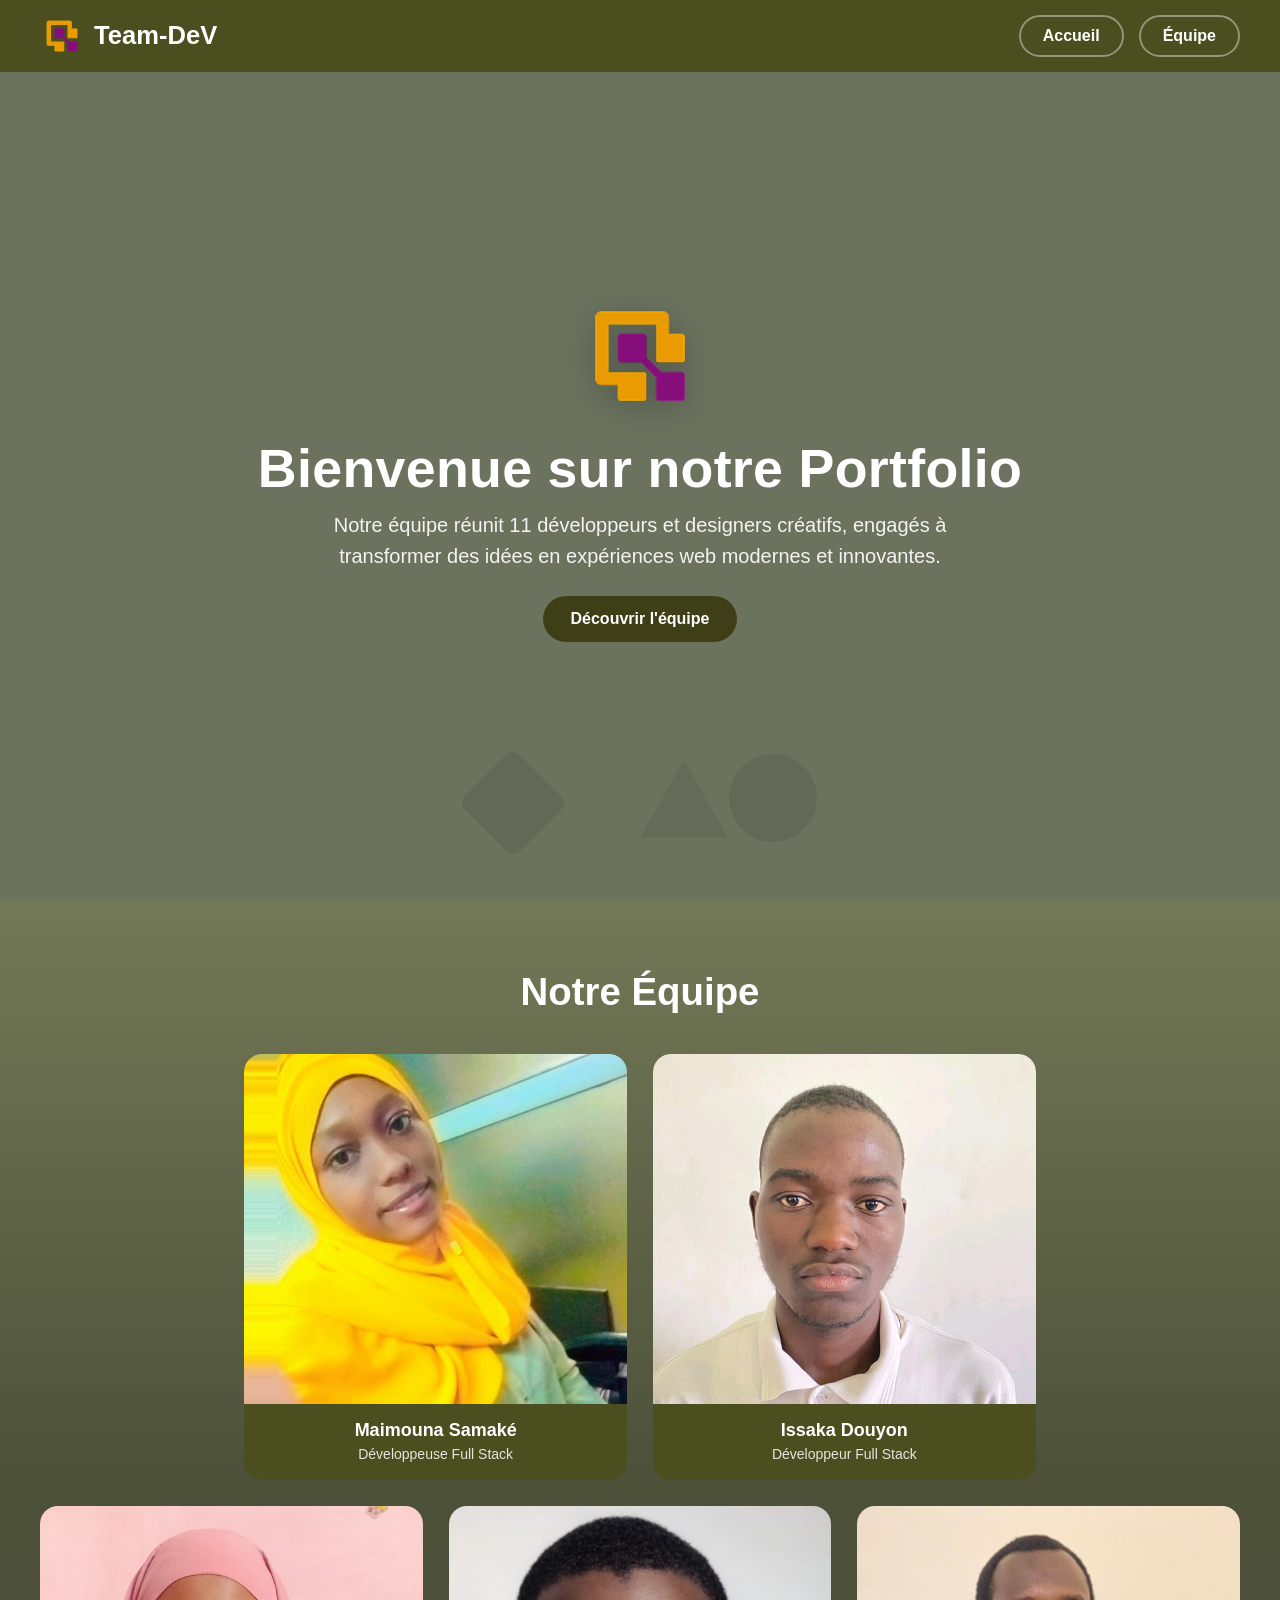
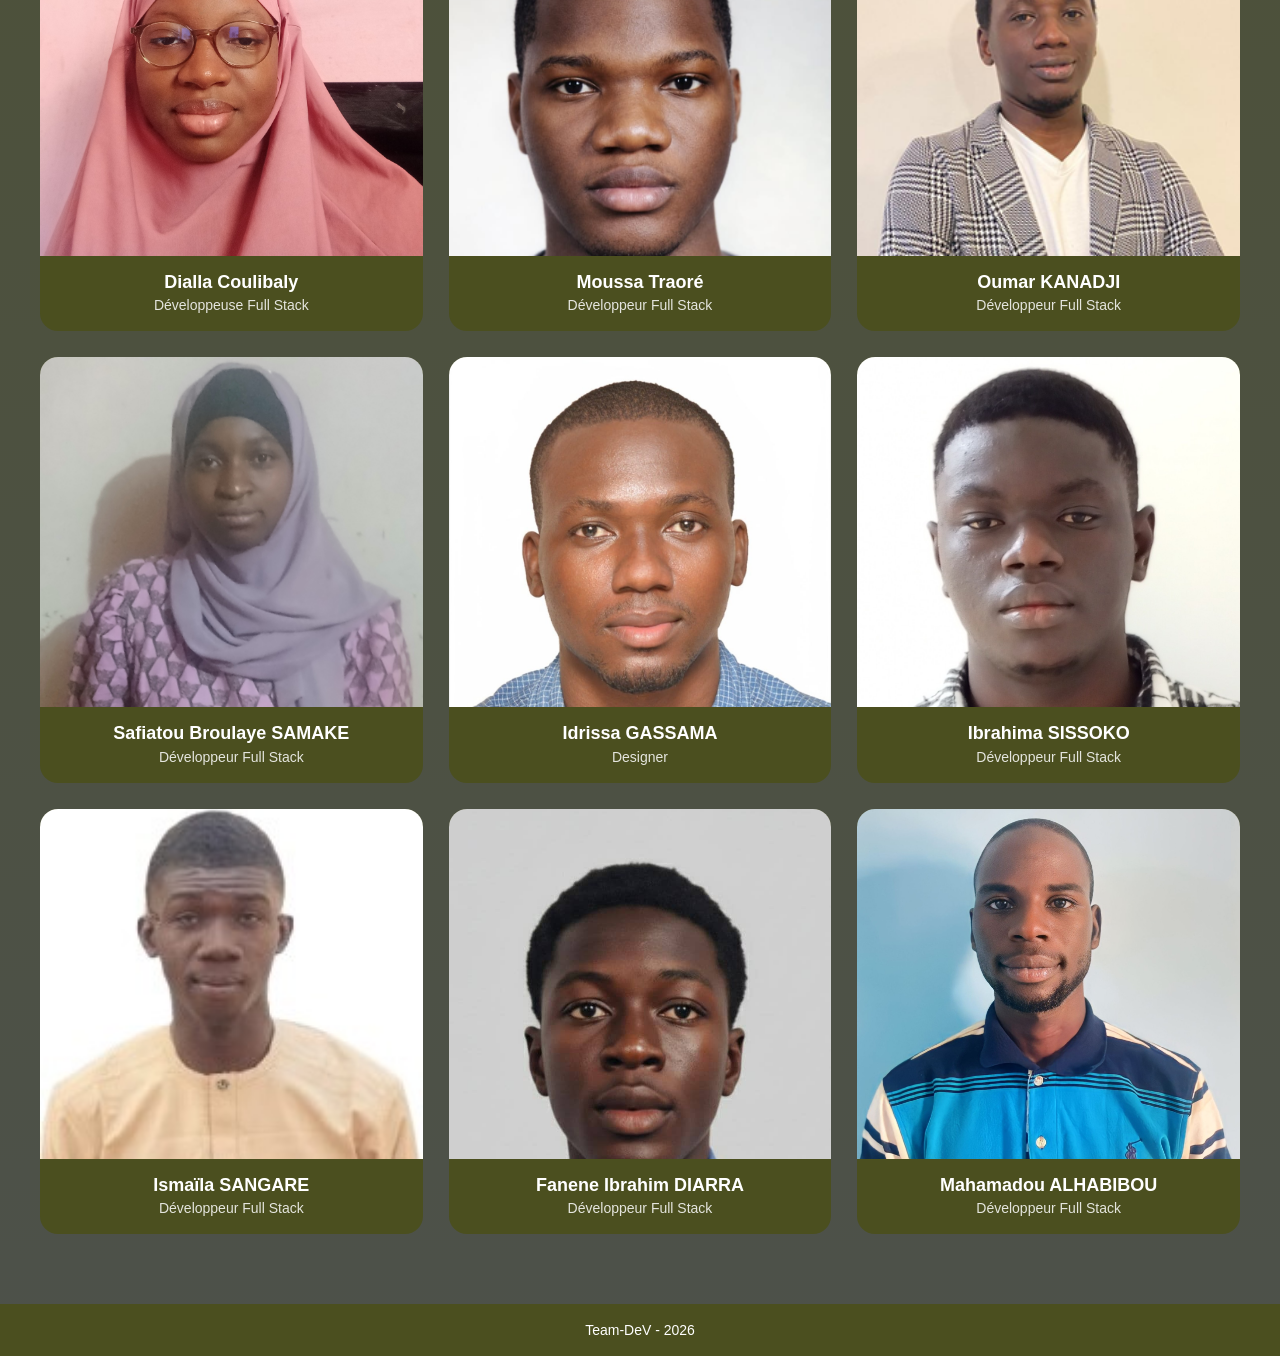
==== index.html @ d31685cc "Merge branch 'cv-Dialla' of https://github.com/lc6issa-sketch/portfolio-groupe into cv-Dialla" ====
<!DOCTYPE html>
<html lang="fr">
<head>
  <meta charset="UTF-8">
  <meta name="viewport" content="width=device-width, initial-scale=1.0">
  <link rel="stylesheet" href="css/style.css">
  <title>Portfolio Team-DeV</title>
  <link rel="icon" type="image/png" href="image/logo.png">
   <script src="js/script.js" defer></script>
    <!-- defer permet de charger et d’exécuter le JS après le HTML -->
</head>
<body>
  <!-- header -->
  <header class="header">
    <div class="logo">
      <img src="image/logo.png" alt="Logo Groupe 2">
      <h1>Team-DeV</h1>
    </div>
    <nav>
      <ul>
        <li><a href="#">Accueil</a></li>
        <li><a href="#equipe">Équipe</a></li>
      </ul>
    </nav>
  </header>
  <main>
    <!-- section presentation -->
    <section id="presentation">
    <div class="hero-content">
      <img src="image/logo.png" alt="Logo Groupe 2" class="hero-logo">
      <h2>Bienvenue sur notre Portfolio</h2>
      <p>
       Notre équipe réunit 11 développeurs et designers créatifs,
       engagés à transformer des idées en expériences web modernes et innovantes.
      </p>
      <a href="#equipe" class="btn">Découvrir l'équipe</a>
    </div>

    <div class="hero-shapes" aria-hidden="true">
      <span class="shape shape-diamond"></span>
      <span class="shape shape-triangle"></span>
      <span class="shape shape-circle"></span>
    </div>
  </section>

    <!-- section equipe -->
  <section id="equipe">
  <h2>Notre Équipe</h2>

  <div class="conteneur-groupe">
    <!-- membre 1 -->
    <div class="card">
      <a href="cv-maimouna.html">
        <div class="card-media">
        <img src="image/mai.jpg" alt="Maimouna Samaké">
        <div class="card-overlay">
          <span>Voir le CV</span>
        </div>
        </div>
      </a>
      <h3>Maimouna Samaké</h3>
      <p>Développeuse Full Stack</p>
    </div>

    <!-- membre 2 -->
    <div class="card">
      <a href="cv-douyon.html">
        <div class="card-media">
        <img src="image/Douyon.jpg" alt="Issaka Douyon">
        <div class="card-overlay">
        <span>Voir le CV</span>
      </div>
        </div>
      </a>
      <h3>Issaka Douyon</h3>
      <p>Développeur Full Stack</p>
    </div>

    <!-- membre 3 -->
    <div class="card">
      <a href="cv-Dialla_coulibaly.html">
        <div class="card-media">
          <img src="image/dialla.jpg" alt="Dialla Coulibaly">
          <div class="card-overlay">
            <span>Voir le CV</span>
          </div>
        </div>
      </a>
      <h3>Dialla Coulibaly</h3>
      <p>Développeuse Full Stack</p>
    </div>
    <!-- membre 4 -->
    <div class="card">
      <a href="cv-moussa.html">
        <div class="card-media">
        <img src="image/moussa.jpeg" alt="Moussa Traoré">
        <div class="card-overlay">
        <span>Voir le CV</span>
      </div>
      </div>
      </a>
      <h3>Moussa Traoré</h3>
      <p>Développeur Full Stack</p>
    </div>
    <!-- membre 5 -->
    <div class="card">
      <a href="cv-oumar.html">
        <div class="card-media">
        <img src="image/oumar.png" alt="Oumar Kanadji">
        <div class="card-overlay">
        <span>Voir le CV</span>
      </div>
        </div>
      </a>
      <h3>Oumar KANADJI</h3>
      <p>Développeur Full Stack</p>
    </div>
    <!-- membre 6 -->
    <div class="card">
      <a href="cv-safiatou.html">
        <div class="card-media">
        <img src="image/safi.jpg" alt="Safiatou Samaké">
        <div class="card-overlay">
        <span>Voir le CV</span>
      </div>
        </div>
      </a>
      <h3>Safiatou Broulaye SAMAKE</h3>
      <p>Développeur Full Stack</p>
    </div>
    <!-- membre 7 -->
    <div class="card">
      <a href="cv-idrissa.html">
        <div class="card-media">
        <img src="image/idriss.jpeg" alt="Idrissa Gassama">
        <div class="card-overlay">
        <span>Voir le CV</span>
      </div>
      </div>
      </a>
      <h3>Idrissa GASSAMA</h3>
      <p>Designer</p>
    </div>
    <!-- membre 8 -->
    <div class="card">
      <a href="cv-sissoko.html">
        <div class="card-media">
        <img src="image/ibra.jpg" alt="Ibrahima Sissoko">
        <div class="card-overlay">
        <span>Voir le CV</span>
      </div>
        </div>
      </a>
      <h3>Ibrahima SISSOKO</h3>
      <p>Développeur Full Stack</p>
    </div>
    <!-- membre 9 -->
    <div class="card">
      <a href="sangare_cv.html">
        <div class="card-media">
        <img src="image/ismo.JPG" alt="Ismaïla Sangaré">
        <div class="card-overlay">
        <span>Voir le CV</span>
      </div>
        </div>
      </a>
      <h3>Ismaïla SANGARE</h3>
      <p>Développeur Full Stack</p>
    </div>
    <!-- membre 10 -->
    <div class="card">
      <a href="CV-DiarraFanene.html">
        <div class="card-media">
        <img src="image/diarra.jpeg" alt="Fanene Diarra">
        <div class="card-overlay">
        <span>Voir le CV</span>
      </div>
      </div>
      </a>
      <h3>Fanene Ibrahim DIARRA</h3>
      <p>Développeur Full Stack</p>
    </div>
    <!-- membre 11 -->
    <div class="card">
      <a href="cv-mahamadou.html">
        <div class="card-media">
        <img src="image/mahamadou.jpg" alt="Mahamadou Alhabibou">
        <div class="card-overlay">
        <span>Voir le CV</span>
      </div>
      </div>
      </a>
      <h3>Mahamadou ALHABIBOU</h3>
      <p>Développeur Full Stack</p>
    </div>
  </div>
</section>
  </main>
  <footer>
    <p>Team-DeV - 2026</p>
  </footer>
</body>
</html>
---- css/style.css ----
*{
  margin:0;
  padding:0;
  box-sizing:border-box;
  font-family: Arial, Helvetica, sans-serif;
}

:root{
  --bg: linear-gradient(#AEB784, #4D513A, #4D514A );
  --surface: #4b4f1f;
  --surface-2: #6b735f;
  --text: #ffffff;
  --gold: #ffd700;
  --btn: #3f3f17;
}

body{
  background: var(--bg);
  color: var(--text);
}

.header{
  background: var(--surface);
  padding: 14px clamp(16px, 4vw, 40px);
  display:flex;
  justify-content: space-between;
  align-items:center;
  gap: 14px;
  position: sticky;
  top: 0;
  z-index: 50;
}

.logo{
  display:flex;
  align-items:center;
  gap:10px;
  min-width: 170px;
}

.logo img{
  width: 44px;
  height: 44px;
  object-fit: contain;
}

.logo h1{
  font-size: clamp(18px, 2vw, 28px);
  line-height: 1;
}

nav ul{
  list-style: none;
  display: flex;
  gap: 15px;
}


nav a{
  display: inline-block;
  padding: 10px 22px;
  border-radius: 30px;
  text-decoration: none;
  font-weight: 700;
  color: white;
  background: transparent;
  border: 2px solid rgba(255,255,255,0.4);
  transition: all 0.3s ease;
}

nav a:hover{
  background: #E3DBBB;
  color: #4b4f1f;
  border-color: #E3DBBB;
  transform: translateY(-2px);
  box-shadow: 0 6px 15px rgba(0,0,0,0.3);
}

nav a:active{
  transform: scale(0.95);
}


#presentation{
  position: relative;
  min-height: calc(100svh - 72px); /* mieux que 100vh sur mobile */
  display: grid;
  place-items: center;
  text-align: center;
  background: var(--surface-2);
  overflow: hidden;
  padding: clamp(60px, 8vw, 90px) 16px clamp(110px, 10vw, 150px);
}

#presentation .hero-content{
  max-width: 920px;
  display: grid;
  gap: 14px;
  justify-items: center;
}

.hero-logo{
  width: clamp(72px, 10vw, 130px);
  height: auto;
  margin-bottom: 6px;
  object-fit: contain;
  filter: drop-shadow(0 6px 15px rgba(0,0,0,0.25));
}


#presentation h2{
  margin: 0;
  color: var(--text);
  font-size: clamp(32px, 4.2vw, 64px);
  font-weight: 800;
  letter-spacing: .3px;
  line-height: 1.05;
}

#presentation p{
  margin: 0;
  color: rgba(255,255,255,.92);
  font-size: clamp(16px, 1.6vw, 20px);
  line-height: 1.55;
  max-width: 720px;
}


.btn{
  display: inline-flex;
  align-items: center;
  justify-content: center;
  margin-top: 10px;
  padding: 14px 28px;
  border-radius: 999px;
  background: var(--btn);
  color: var(--text);
  text-decoration: none;
  font-weight: 800;
  transition: transform .2s ease, filter .2s ease, background .2s ease, color .2s ease;
  animation: floatBtn 3s ease-in-out infinite;
}

.btn:hover{
  transform: translateY(-2px);
  filter: brightness(1.06);
}

@keyframes floatBtn {
  0%, 100% {
    transform: translateY(0);
  }
  50% {
    transform: translateY(-10px);
  }
}

.hero-shapes{
  position: absolute;
  left: 50%;
  top: 87%; 
  transform: translate(-50%, -50%);
  width: min(520px, 92vw);
  height: 180px;
  pointer-events: none;
}

.shape{
  position: absolute;
  opacity: .16;
  animation: spin 8s linear infinite;
  background: rgba(0,0,0,.55);
}

.shape-diamond{
  width: 78px;
  height: 78px;
  left: 18%;
  top: 62px;
  transform: rotate(45deg);
  border-radius: 10px;
  animation-duration: 9s;
}

.shape-triangle{
  width: 0;
  height: 0;
  left: 50%;
  top: 58px;
  transform-origin: 50% 60%;
  background: transparent;
  border-left: 44px solid transparent;
  border-right: 44px solid transparent;
  border-bottom: 78px solid rgba(0,0,0,.55);
  opacity: .12;
  animation: spinTriangle 11s linear infinite;
}

.shape-circle{
  width: 88px;
  height: 88px;
  right: 16%;
  top: 52px;
  border-radius: 999px;
  animation-duration: 10s;
}

@keyframes spin{
  from{ transform: rotate(0deg); }
  to{ transform: rotate(360deg); }
}

@keyframes spinTriangle{
  from{ transform: translateX(-50%) rotate(0deg); }
  to{ transform: translateX(-50%) rotate(360deg); }
}

#equipe{
  padding: clamp(40px, 6vw, 70px) clamp(16px, 4vw, 40px);
  text-align: center;
}

#equipe h2{
  font-size: clamp(28px, 3vw, 40px);
  margin-bottom: clamp(20px, 4vw, 40px);
}

/*Grille vraiment responsive */
.conteneur-groupe{
  display: grid;
  grid-template-columns: repeat(6, 1fr);
  gap: clamp(16px, 2.5vw, 26px);
}

/* Ligne 1 : 2 cards centrées */
.card:nth-child(1){
  grid-column: 2 / 4;
}

.card:nth-child(2){
  grid-column: 4 / 6;
}

/* Ligne 2 : 3 cards */
.card:nth-child(3){
  grid-column: 1 / 3;
}

.card:nth-child(4){
  grid-column: 3 / 5;
}

.card:nth-child(5){
  grid-column: 5 / 7;
}

/* Ligne 3 : 3 cards */
.card:nth-child(6){
  grid-column: 1 / 3;
}

.card:nth-child(7){
  grid-column: 3 / 5;
}

.card:nth-child(8){
  grid-column: 5 / 7;
}

/* Ligne 4 : 3 cards */
.card:nth-child(9){
  grid-column: 1 / 3;
}

.card:nth-child(10){
  grid-column: 3 / 5;
}

.card:nth-child(11){
  grid-column: 5 / 7;
}

.card{
  background: var(--surface);
  border-radius: 18px;
  overflow: hidden;
  padding: 0;
  display: flex;
  flex-direction: column;
  transition: transform .25s ease, box-shadow .25s ease;
}

.card a{ display:block; }

.card img{
  display: block;
  width: 100%;
  height: 350px;         
  object-fit: cover;      
  object-position: 50% 15%; 
}


.card h3, .card p{
  margin:0;
  color: var(--text);
}

.card h3{
  padding: 16px 16px 4px;
  font-size: 18px;
  font-weight: 800;
  line-height: 1.2;
}

.card p{
  padding: 0 16px 18px;
  font-size: 14px;
  opacity: 0.85;
}


.card:hover{
  transform: translateY(-8px);
  box-shadow: 0 12px 24px rgba(0,0,0,.28);
}


.card-media{
  position: relative;
  overflow: hidden;
}


.card-media img{
  transition: transform .6s ease;
}
.card:hover .card-media img{
  transform: scale(1.08);
}


.card-overlay{
  position: absolute;
  inset: 0;
  display: flex;
  align-items: center;
  justify-content: center;

  background: linear-gradient(
    to bottom,
    rgba(75, 79, 31, 0.15),  /* vert léger */
    rgba(35, 38, 18, 0.85)   /* vert sombre */
  );

  opacity: 0;
  visibility: hidden;
  transition: opacity .35s ease, visibility .35s ease;
}


.card:hover .card-overlay{
  opacity: 1;
  visibility: visible;
}


.card-overlay span{
  display: inline-flex;
  align-items: center;
  justify-content: center;
  margin-top: 200px;

  padding: 14px 34px;
  border-radius: 999px;

  background: rgba(255,255,255,0.14);
  border: 1px solid rgba(255,255,255,0.35);
  backdrop-filter: blur(6px);
  -webkit-backdrop-filter: blur(6px);

  color: #fff;
  font-weight: 800;
  font-size: 16px;
  letter-spacing: .3px;

  transform: translateY(10px);
  transition: transform .35s ease, background .25s ease;
}


.card:hover .card-overlay span{
  transform: translateY(0);
}


.card-overlay span:hover{
  background: rgba(255,255,255,0.22);
}

footer{
  background: var(--surface);
  text-align:center;
  padding: 18px 12px;
  font-size: 14px;
}

@media (max-width: 520px){
  .hero-shapes{
    top: 74%;
    height: 160px;
  }
  .shape-diamond{ left: 10%; }
  .shape-circle{ right: 10%; }
}

@media (max-width: 360px){
  .btn{ padding: 12px 22px; }
}

@media (max-width: 900px){

  .conteneur-groupe{
    grid-template-columns: repeat(auto-fit, minmax(220px,1fr));
  }

  .card{
    grid-column: auto !important;
  }

}
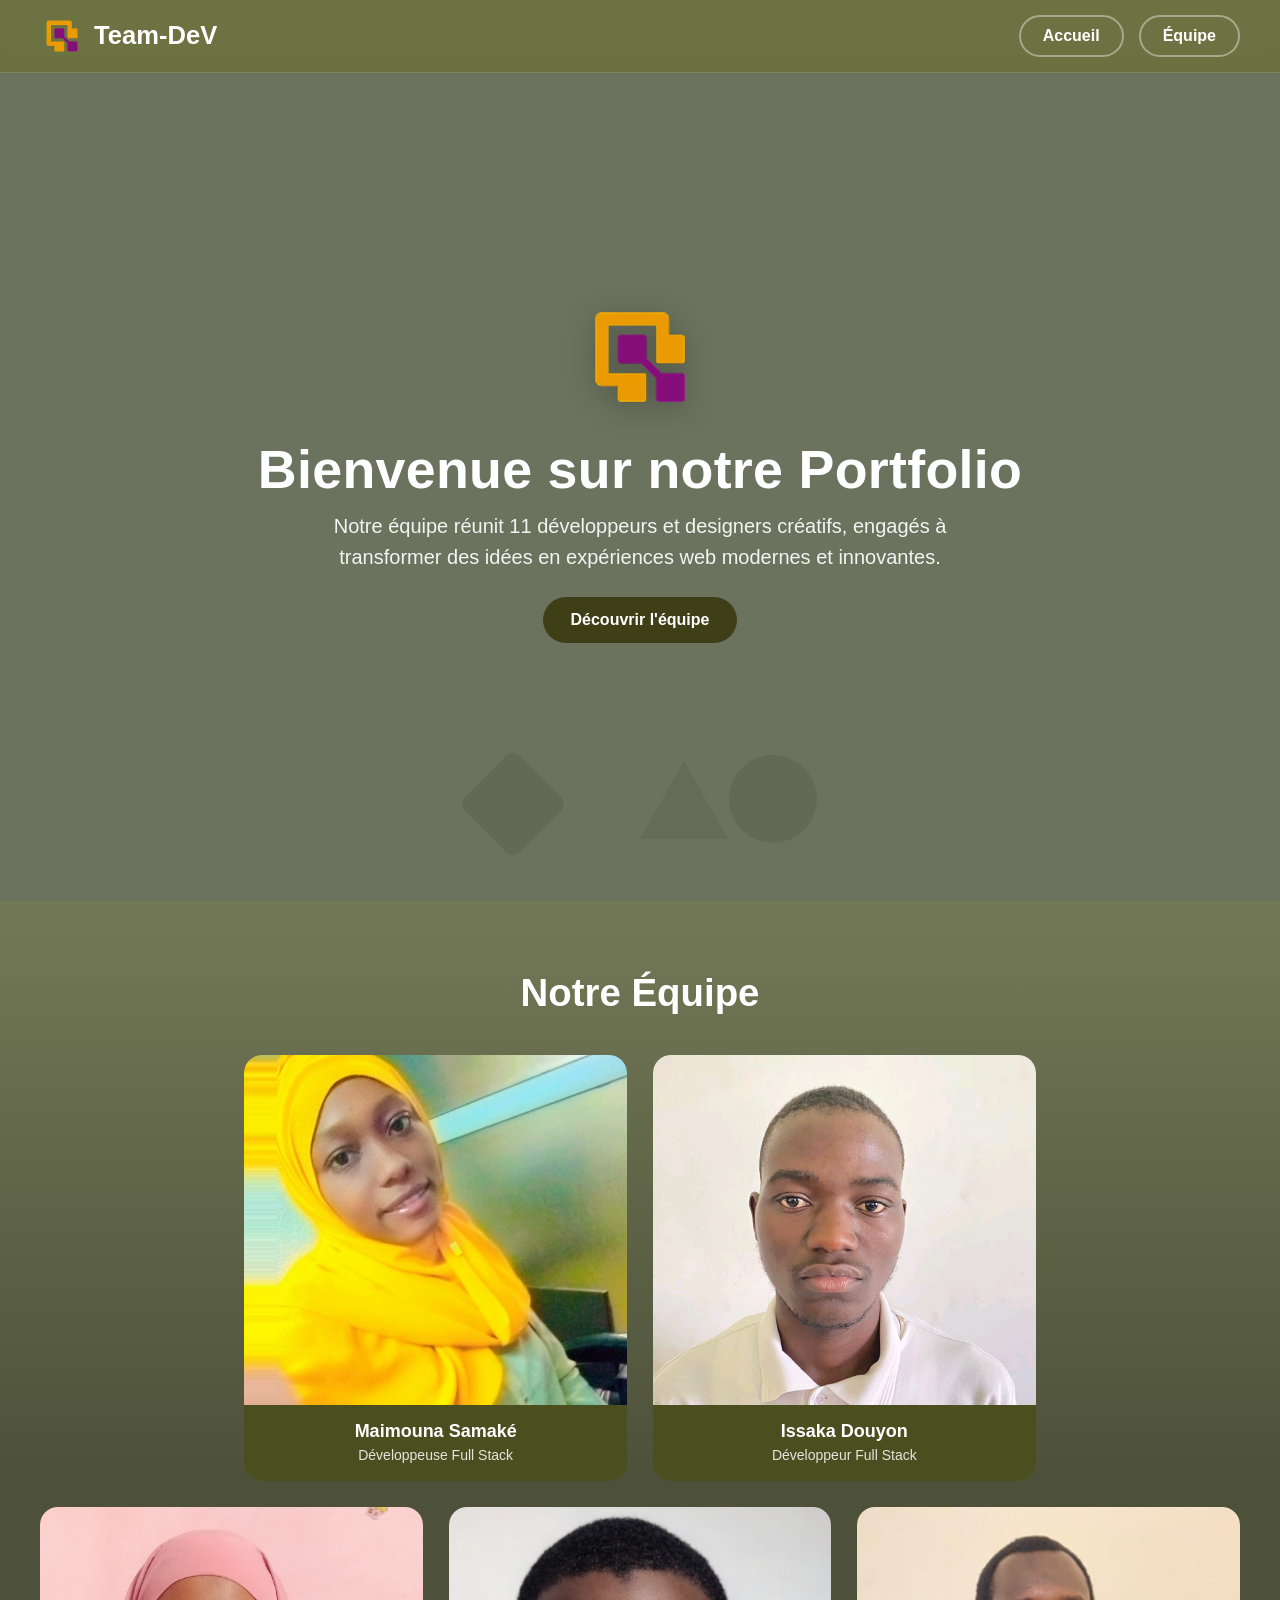
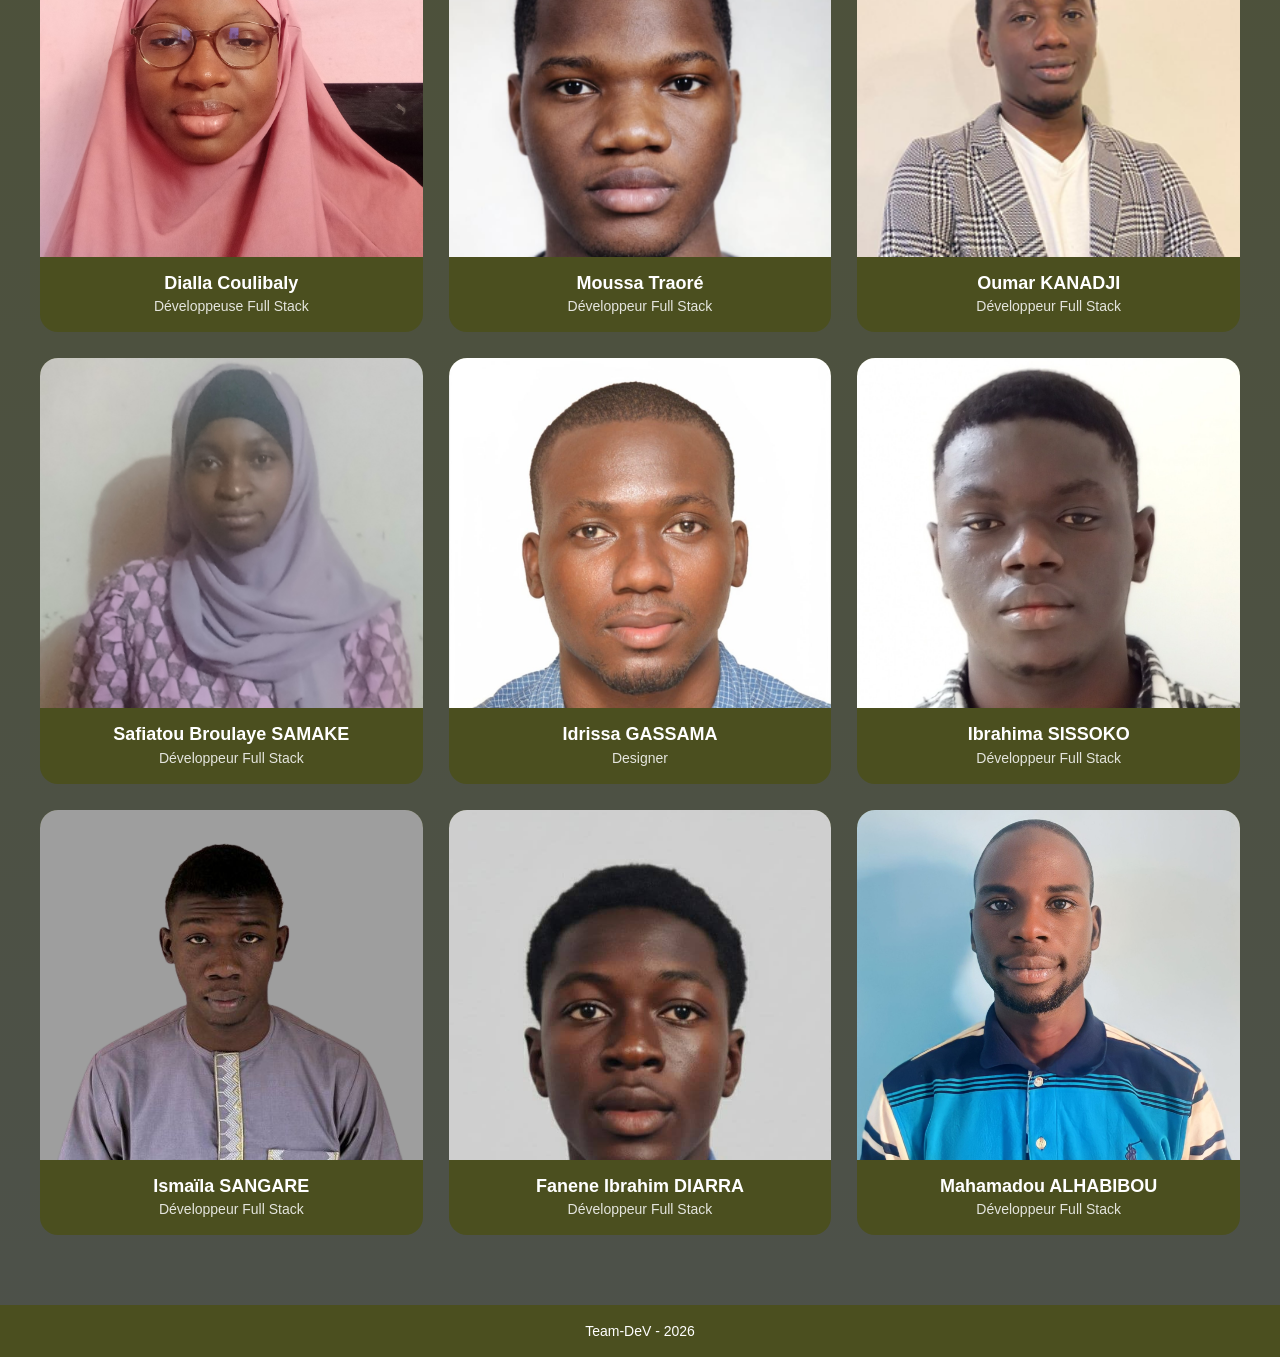
==== commit b23f4a46: "Merge branch 'main' into cv-Dialla" ====
--- a/index.html
+++ b/index.html
@@ -6,8 +6,6 @@
   <link rel="stylesheet" href="css/style.css">
   <title>Portfolio Team-DeV</title>
   <link rel="icon" type="image/png" href="image/logo.png">
-   <script src="js/script.js" defer></script>
-    <!-- defer permet de charger et d’exécuter le JS après le HTML -->
 </head>
 <body>
   <!-- header -->
@@ -42,7 +40,6 @@
       <span class="shape shape-circle"></span>
     </div>
   </section>
-
     <!-- section equipe -->
   <section id="equipe">
   <h2>Notre Équipe</h2>
@@ -91,7 +88,7 @@
     </div>
     <!-- membre 4 -->
     <div class="card">
-      <a href="cv-moussa.html">
+      <a href="cv_moussa.html">
         <div class="card-media">
         <img src="image/moussa.jpeg" alt="Moussa Traoré">
         <div class="card-overlay">
@@ -158,7 +155,7 @@
     <div class="card">
       <a href="sangare_cv.html">
         <div class="card-media">
-        <img src="image/ismo.JPG" alt="Ismaïla Sangaré">
+        <img src="image/sangare.png" alt="Ismaïla Sangaré">
         <div class="card-overlay">
         <span>Voir le CV</span>
       </div>
@@ -195,9 +192,11 @@
     </div>
   </div>
 </section>
+
   </main>
   <footer>
     <p>Team-DeV - 2026</p>
   </footer>
+  <script src="js/script.js"></script>
 </body>
 </html>
--- a/css/style.css
+++ b/css/style.css
@@ -3,6 +3,10 @@
   padding:0;
   box-sizing:border-box;
   font-family: Arial, Helvetica, sans-serif;
+}
+
+html{
+  scroll-behavior: smooth;
 }
 
 :root{
@@ -20,15 +24,21 @@
 }
 
 .header{
-  background: var(--surface);
+  background: rgba(75,79,31,0.65);
+  backdrop-filter: blur(12px);
+  -webkit-backdrop-filter: blur(12px);
+
   padding: 14px clamp(16px, 4vw, 40px);
+
   display:flex;
   justify-content: space-between;
   align-items:center;
-  gap: 14px;
+
   position: sticky;
   top: 0;
   z-index: 50;
+
+  border-bottom:1px solid rgba(255,255,255,0.15);
 }
 
 .logo{
@@ -72,15 +82,13 @@
   background: #E3DBBB;
   color: #4b4f1f;
   border-color: #E3DBBB;
-  transform: translateY(-2px);
+  transform: translateY(2px);
   box-shadow: 0 6px 15px rgba(0,0,0,0.3);
 }
 
 nav a:active{
   transform: scale(0.95);
 }
-
-
 #presentation{
   position: relative;
   min-height: calc(100svh - 72px); /* mieux que 100vh sur mobile */
@@ -288,9 +296,33 @@
   display: flex;
   flex-direction: column;
   transition: transform .25s ease, box-shadow .25s ease;
-}
-
-.card a{ display:block; }
+  position: relative;
+  overflow: hidden;
+}
+
+.card::before{
+  content:"";
+  position:absolute;
+  inset:0;
+
+  background: linear-gradient(
+    120deg,
+    transparent,
+    rgba(255,255,255,0.15),
+    transparent
+  );
+
+  opacity:0;
+  transition: opacity .4s ease;
+}
+
+.card:hover::before{
+  opacity:1;
+}
+
+.card a{ 
+  display:block;
+ }
 
 .card img{
   display: block;
@@ -319,12 +351,10 @@
   opacity: 0.85;
 }
 
-
 .card:hover{
-  transform: translateY(-8px);
-  box-shadow: 0 12px 24px rgba(0,0,0,.28);
-}
-
+  transform: translateY(-10px) scale(1.02);
+  box-shadow: 0 20px 40px rgba(0,0,0,.35);
+}
 
 .card-media{
   position: relative;
@@ -396,6 +426,19 @@
 
 .card-overlay span:hover{
   background: rgba(255,255,255,0.22);
+}
+
+/* animation initiale */
+.card{
+  opacity:0;
+  transform: translateY(40px);
+  transition: opacity .6s ease, transform .6s ease;
+}
+
+/* quand visible */
+.card.show{
+  opacity:1;
+  transform: translateY(0);
 }
 
 footer{
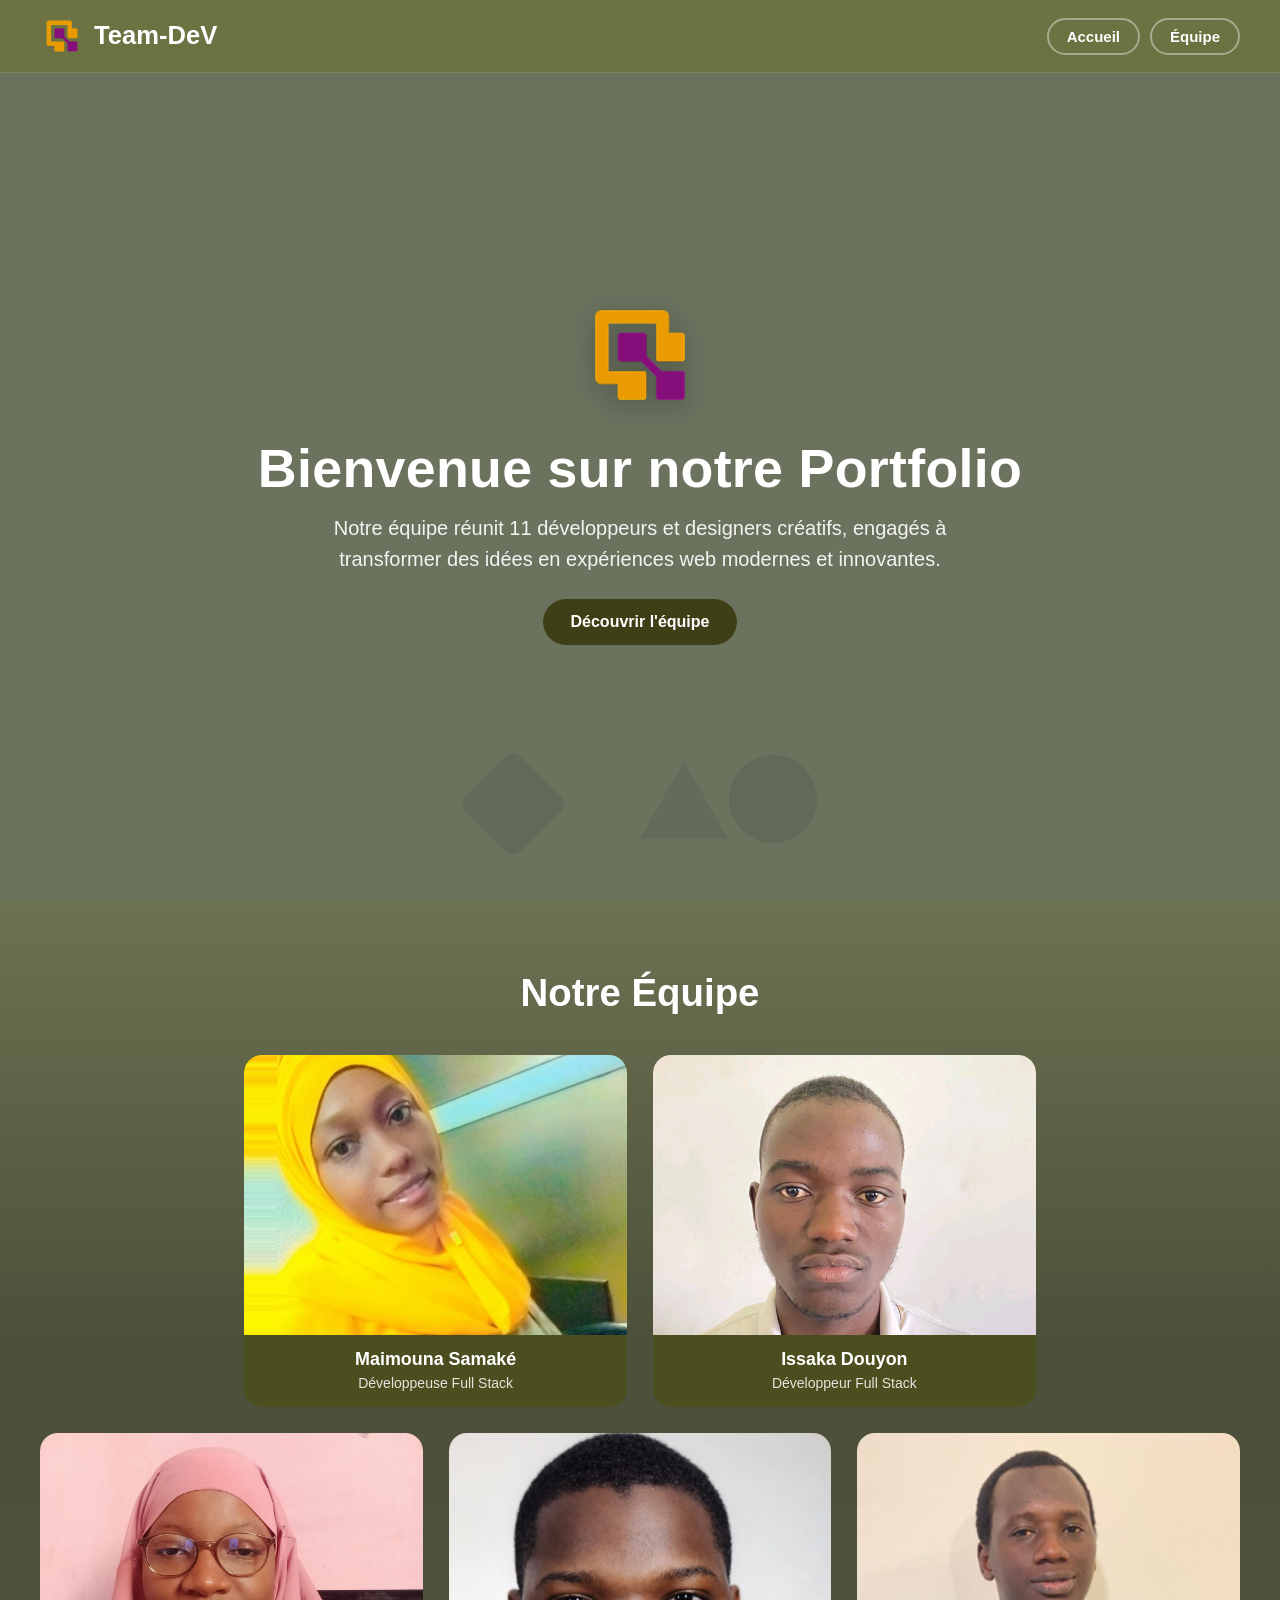
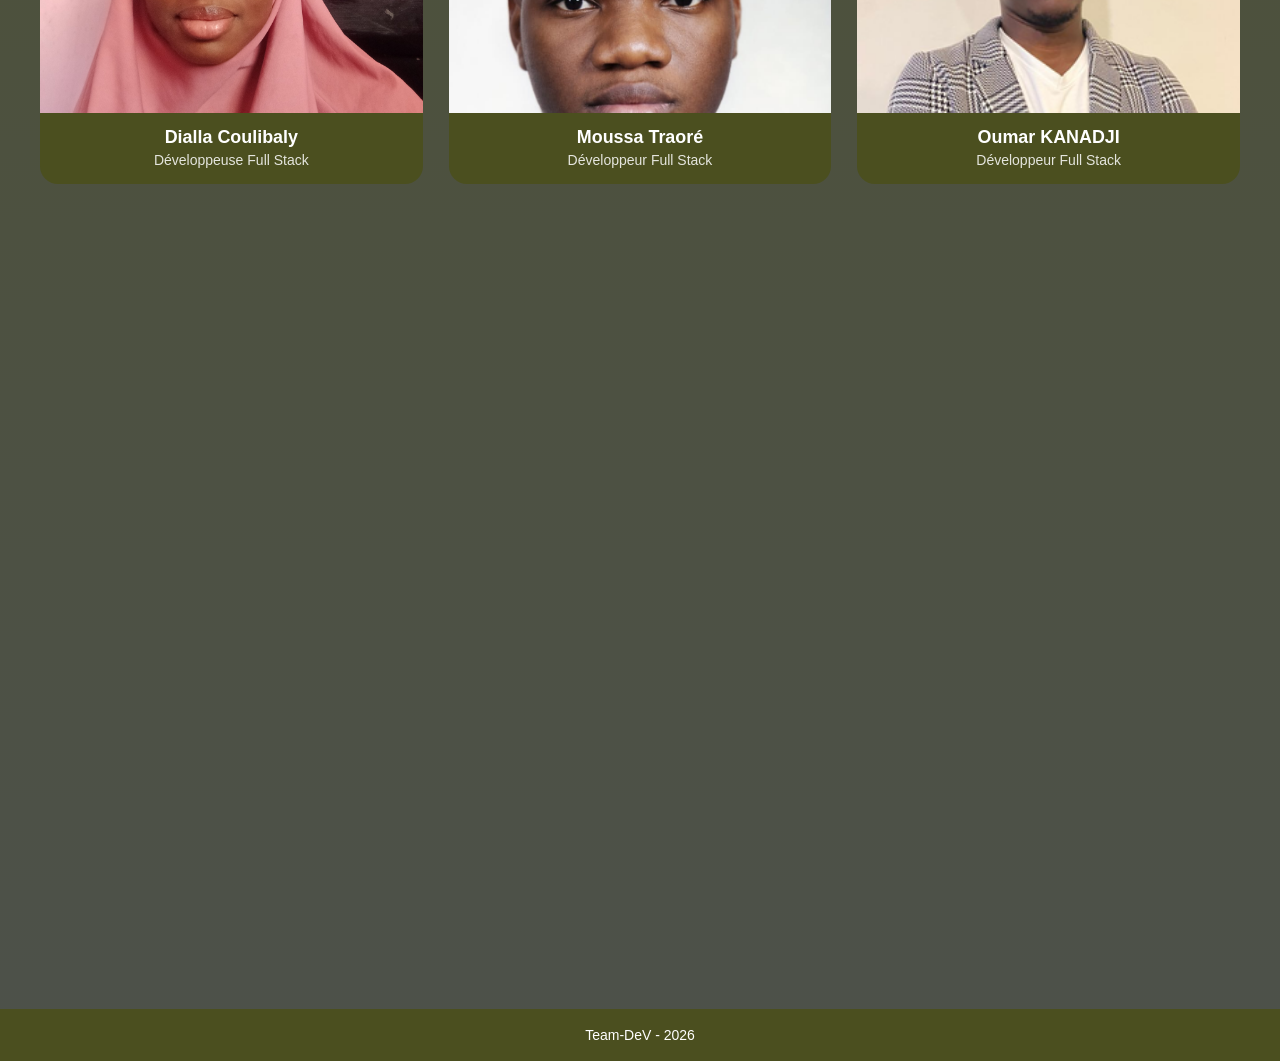
==== commit 31e251c5: "responsive de la page d'accueil" ====
--- a/index.html
+++ b/index.html
@@ -1,202 +1,202 @@
-<!DOCTYPE html>
-<html lang="fr">
-<head>
-  <meta charset="UTF-8">
-  <meta name="viewport" content="width=device-width, initial-scale=1.0">
-  <link rel="stylesheet" href="css/style.css">
-  <title>Portfolio Team-DeV</title>
-  <link rel="icon" type="image/png" href="image/logo.png">
-</head>
-<body>
-  <!-- header -->
-  <header class="header">
-    <div class="logo">
-      <img src="image/logo.png" alt="Logo Groupe 2">
-      <h1>Team-DeV</h1>
-    </div>
-    <nav>
-      <ul>
-        <li><a href="#">Accueil</a></li>
-        <li><a href="#equipe">Équipe</a></li>
-      </ul>
-    </nav>
-  </header>
-  <main>
-    <!-- section presentation -->
-    <section id="presentation">
-    <div class="hero-content">
-      <img src="image/logo.png" alt="Logo Groupe 2" class="hero-logo">
-      <h2>Bienvenue sur notre Portfolio</h2>
-      <p>
-       Notre équipe réunit 11 développeurs et designers créatifs,
-       engagés à transformer des idées en expériences web modernes et innovantes.
-      </p>
-      <a href="#equipe" class="btn">Découvrir l'équipe</a>
-    </div>
-
-    <div class="hero-shapes" aria-hidden="true">
-      <span class="shape shape-diamond"></span>
-      <span class="shape shape-triangle"></span>
-      <span class="shape shape-circle"></span>
+  <!DOCTYPE html>
+  <html lang="fr">
+  <head>
+    <meta charset="UTF-8">
+    <meta name="viewport" content="width=device-width, initial-scale=1.0">
+    <link rel="stylesheet" href="css/style.css">
+    <title>Portfolio Team-DeV</title>
+    <link rel="icon" type="image/png" href="image/logo.png">
+  </head>
+  <body>
+    <!-- header -->
+    <header class="header">
+      <div class="logo">
+        <img src="image/logo.png" alt="Logo Groupe 2">
+        <h1>Team-DeV</h1>
+      </div>
+      <nav>
+        <ul>
+          <li><a href="#">Accueil</a></li>
+          <li><a href="#equipe">Équipe</a></li>
+        </ul>
+      </nav>
+    </header>
+    <main>
+      <!-- section presentation -->
+      <section id="presentation">
+      <div class="hero-content">
+        <img src="image/logo.png" alt="Logo Groupe 2" class="hero-logo">
+        <h2>Bienvenue sur notre Portfolio</h2>
+        <p>
+        Notre équipe réunit 11 développeurs et designers créatifs,
+        engagés à transformer des idées en expériences web modernes et innovantes.
+        </p>
+        <a href="#equipe" class="btn">Découvrir l'équipe</a>
+      </div>
+
+      <div class="hero-shapes" aria-hidden="true">
+        <span class="shape shape-diamond"></span>
+        <span class="shape shape-triangle"></span>
+        <span class="shape shape-circle"></span>
+      </div>
+    </section>
+      <!-- section equipe -->
+    <section id="equipe">
+    <h2>Notre Équipe</h2>
+
+    <div class="conteneur-groupe">
+      <!-- membre 1 -->
+      <div class="card">
+        <a href="cv-maimouna.html">
+          <div class="card-media">
+          <img src="image/mai.jpg" alt="Maimouna Samaké">
+          <div class="card-overlay">
+            <span>Voir le CV</span>
+          </div>
+          </div>
+        </a>
+        <h3>Maimouna Samaké</h3>
+        <p>Développeuse Full Stack</p>
+      </div>
+
+      <!-- membre 2 -->
+      <div class="card">
+        <a href="cv-douyon.html">
+          <div class="card-media">
+          <img src="image/Douyon.jpg" alt="Issaka Douyon">
+          <div class="card-overlay">
+          <span>Voir le CV</span>
+        </div>
+          </div>
+        </a>
+        <h3>Issaka Douyon</h3>
+        <p>Développeur Full Stack</p>
+      </div>
+
+      <!-- membre 3 -->
+      <div class="card">
+        <a href="cv-Dialla_coulibaly.html">
+          <div class="card-media">
+            <img src="image/dialla.jpg" alt="Dialla Coulibaly">
+            <div class="card-overlay">
+              <span>Voir le CV</span>
+            </div>
+          </div>
+        </a>
+        <h3>Dialla Coulibaly</h3>
+        <p>Développeuse Full Stack</p>
+      </div>
+      <!-- membre 4 -->
+      <div class="card">
+        <a href="cv_moussa.html">
+          <div class="card-media">
+          <img src="image/moussa.jpeg" alt="Moussa Traoré">
+          <div class="card-overlay">
+          <span>Voir le CV</span>
+        </div>
+        </div>
+        </a>
+        <h3>Moussa Traoré</h3>
+        <p>Développeur Full Stack</p>
+      </div>
+      <!-- membre 5 -->
+      <div class="card">
+        <a href="cv-oumar.html">
+          <div class="card-media">
+          <img src="image/oumar.png" alt="Oumar Kanadji">
+          <div class="card-overlay">
+          <span>Voir le CV</span>
+        </div>
+          </div>
+        </a>
+        <h3>Oumar KANADJI</h3>
+        <p>Développeur Full Stack</p>
+      </div>
+      <!-- membre 6 -->
+      <div class="card">
+        <a href="cv-safiatou.html">
+          <div class="card-media">
+          <img src="image/safi.jpg" alt="Safiatou Samaké">
+          <div class="card-overlay">
+          <span>Voir le CV</span>
+        </div>
+          </div>
+        </a>
+        <h3>Safiatou Broulaye SAMAKE</h3>
+        <p>Développeur Full Stack</p>
+      </div>
+      <!-- membre 7 -->
+      <div class="card">
+        <a href="cv-idrissa.html">
+          <div class="card-media">
+          <img src="image/idriss.jpeg" alt="Idrissa Gassama">
+          <div class="card-overlay">
+          <span>Voir le CV</span>
+        </div>
+        </div>
+        </a>
+        <h3>Idrissa GASSAMA</h3>
+        <p>Designer</p>
+      </div>
+      <!-- membre 8 -->
+      <div class="card">
+        <a href="cv-sissoko.html">
+          <div class="card-media">
+          <img src="image/ibra.jpg" alt="Ibrahima Sissoko">
+          <div class="card-overlay">
+          <span>Voir le CV</span>
+        </div>
+          </div>
+        </a>
+        <h3>Ibrahima SISSOKO</h3>
+        <p>Développeur Full Stack</p>
+      </div>
+      <!-- membre 9 -->
+      <div class="card">
+        <a href="sangare_cv.html">
+          <div class="card-media">
+          <img src="image/sangare.png" alt="Ismaïla Sangaré">
+          <div class="card-overlay">
+          <span>Voir le CV</span>
+        </div>
+          </div>
+        </a>
+        <h3>Ismaïla SANGARE</h3>
+        <p>Développeur Full Stack</p>
+      </div>
+      <!-- membre 10 -->
+      <div class="card">
+        <a href="CV-DiarraFanene.html">
+          <div class="card-media">
+          <img src="image/diarra.jpeg" alt="Fanene Diarra">
+          <div class="card-overlay">
+          <span>Voir le CV</span>
+        </div>
+        </div>
+        </a>
+        <h3>Fanene Ibrahim DIARRA</h3>
+        <p>Développeur Full Stack</p>
+      </div>
+      <!-- membre 11 -->
+      <div class="card">
+        <a href="cv-mahamadou.html">
+          <div class="card-media">
+          <img src="image/mahamadou.jpg" alt="Mahamadou Alhabibou">
+          <div class="card-overlay">
+          <span>Voir le CV</span>
+        </div>
+        </div>
+        </a>
+        <h3>Mahamadou ALHABIBOU</h3>
+        <p>Développeur Full Stack</p>
+      </div>
     </div>
   </section>
-    <!-- section equipe -->
-  <section id="equipe">
-  <h2>Notre Équipe</h2>
-
-  <div class="conteneur-groupe">
-    <!-- membre 1 -->
-    <div class="card">
-      <a href="cv-maimouna.html">
-        <div class="card-media">
-        <img src="image/mai.jpg" alt="Maimouna Samaké">
-        <div class="card-overlay">
-          <span>Voir le CV</span>
-        </div>
-        </div>
-      </a>
-      <h3>Maimouna Samaké</h3>
-      <p>Développeuse Full Stack</p>
-    </div>
-
-    <!-- membre 2 -->
-    <div class="card">
-      <a href="cv-douyon.html">
-        <div class="card-media">
-        <img src="image/Douyon.jpg" alt="Issaka Douyon">
-        <div class="card-overlay">
-        <span>Voir le CV</span>
-      </div>
-        </div>
-      </a>
-      <h3>Issaka Douyon</h3>
-      <p>Développeur Full Stack</p>
-    </div>
-
-    <!-- membre 3 -->
-    <div class="card">
-      <a href="cv-Dialla_coulibaly.html">
-        <div class="card-media">
-          <img src="image/dialla.jpg" alt="Dialla Coulibaly">
-          <div class="card-overlay">
-            <span>Voir le CV</span>
-          </div>
-        </div>
-      </a>
-      <h3>Dialla Coulibaly</h3>
-      <p>Développeuse Full Stack</p>
-    </div>
-    <!-- membre 4 -->
-    <div class="card">
-      <a href="cv_moussa.html">
-        <div class="card-media">
-        <img src="image/moussa.jpeg" alt="Moussa Traoré">
-        <div class="card-overlay">
-        <span>Voir le CV</span>
-      </div>
-      </div>
-      </a>
-      <h3>Moussa Traoré</h3>
-      <p>Développeur Full Stack</p>
-    </div>
-    <!-- membre 5 -->
-    <div class="card">
-      <a href="cv-oumar.html">
-        <div class="card-media">
-        <img src="image/oumar.png" alt="Oumar Kanadji">
-        <div class="card-overlay">
-        <span>Voir le CV</span>
-      </div>
-        </div>
-      </a>
-      <h3>Oumar KANADJI</h3>
-      <p>Développeur Full Stack</p>
-    </div>
-    <!-- membre 6 -->
-    <div class="card">
-      <a href="cv-safiatou.html">
-        <div class="card-media">
-        <img src="image/safi.jpg" alt="Safiatou Samaké">
-        <div class="card-overlay">
-        <span>Voir le CV</span>
-      </div>
-        </div>
-      </a>
-      <h3>Safiatou Broulaye SAMAKE</h3>
-      <p>Développeur Full Stack</p>
-    </div>
-    <!-- membre 7 -->
-    <div class="card">
-      <a href="cv-idrissa.html">
-        <div class="card-media">
-        <img src="image/idriss.jpeg" alt="Idrissa Gassama">
-        <div class="card-overlay">
-        <span>Voir le CV</span>
-      </div>
-      </div>
-      </a>
-      <h3>Idrissa GASSAMA</h3>
-      <p>Designer</p>
-    </div>
-    <!-- membre 8 -->
-    <div class="card">
-      <a href="cv-sissoko.html">
-        <div class="card-media">
-        <img src="image/ibra.jpg" alt="Ibrahima Sissoko">
-        <div class="card-overlay">
-        <span>Voir le CV</span>
-      </div>
-        </div>
-      </a>
-      <h3>Ibrahima SISSOKO</h3>
-      <p>Développeur Full Stack</p>
-    </div>
-    <!-- membre 9 -->
-    <div class="card">
-      <a href="sangare_cv.html">
-        <div class="card-media">
-        <img src="image/sangare.png" alt="Ismaïla Sangaré">
-        <div class="card-overlay">
-        <span>Voir le CV</span>
-      </div>
-        </div>
-      </a>
-      <h3>Ismaïla SANGARE</h3>
-      <p>Développeur Full Stack</p>
-    </div>
-    <!-- membre 10 -->
-    <div class="card">
-      <a href="CV-DiarraFanene.html">
-        <div class="card-media">
-        <img src="image/diarra.jpeg" alt="Fanene Diarra">
-        <div class="card-overlay">
-        <span>Voir le CV</span>
-      </div>
-      </div>
-      </a>
-      <h3>Fanene Ibrahim DIARRA</h3>
-      <p>Développeur Full Stack</p>
-    </div>
-    <!-- membre 11 -->
-    <div class="card">
-      <a href="cv-mahamadou.html">
-        <div class="card-media">
-        <img src="image/mahamadou.jpg" alt="Mahamadou Alhabibou">
-        <div class="card-overlay">
-        <span>Voir le CV</span>
-      </div>
-      </div>
-      </a>
-      <h3>Mahamadou ALHABIBOU</h3>
-      <p>Développeur Full Stack</p>
-    </div>
-  </div>
-</section>
-
-  </main>
-  <footer>
-    <p>Team-DeV - 2026</p>
-  </footer>
-  <script src="js/script.js"></script>
-</body>
-</html>+
+    </main>
+    <footer>
+      <p>Team-DeV - 2026</p>
+    </footer>
+    <script src="js/script.js"></script>
+  </body>
+  </html>
--- a/css/style.css
+++ b/css/style.css
@@ -3,10 +3,6 @@
   padding:0;
   box-sizing:border-box;
   font-family: Arial, Helvetica, sans-serif;
-}
-
-html{
-  scroll-behavior: smooth;
 }
 
 :root{
@@ -23,6 +19,7 @@
   color: var(--text);
 }
 
+
 .header{
   background: rgba(75,79,31,0.65);
   backdrop-filter: blur(12px);
@@ -33,6 +30,8 @@
   display:flex;
   justify-content: space-between;
   align-items:center;
+  flex-wrap: wrap;
+  gap: 10px;
 
   position: sticky;
   top: 0;
@@ -45,7 +44,7 @@
   display:flex;
   align-items:center;
   gap:10px;
-  min-width: 170px;
+  min-width: 120px;
 }
 
 .logo img{
@@ -55,20 +54,20 @@
 }
 
 .logo h1{
-  font-size: clamp(18px, 2vw, 28px);
+  font-size: clamp(16px, 2vw, 28px);
   line-height: 1;
 }
 
 nav ul{
   list-style: none;
   display: flex;
-  gap: 15px;
-}
-
+  gap: 10px;
+  flex-wrap: wrap;
+}
 
 nav a{
   display: inline-block;
-  padding: 10px 22px;
+  padding: 8px 18px;
   border-radius: 30px;
   text-decoration: none;
   font-weight: 700;
@@ -76,6 +75,7 @@
   background: transparent;
   border: 2px solid rgba(255,255,255,0.4);
   transition: all 0.3s ease;
+  font-size: clamp(13px, 1.4vw, 15px);
 }
 
 nav a:hover{
@@ -89,9 +89,11 @@
 nav a:active{
   transform: scale(0.95);
 }
+
+
 #presentation{
   position: relative;
-  min-height: calc(100svh - 72px); /* mieux que 100vh sur mobile */
+  min-height: calc(100svh - 72px);
   display: grid;
   place-items: center;
   text-align: center;
@@ -108,31 +110,29 @@
 }
 
 .hero-logo{
-  width: clamp(72px, 10vw, 130px);
+  width: clamp(60px, 10vw, 130px);
   height: auto;
   margin-bottom: 6px;
   object-fit: contain;
   filter: drop-shadow(0 6px 15px rgba(0,0,0,0.25));
 }
 
-
 #presentation h2{
   margin: 0;
   color: var(--text);
-  font-size: clamp(32px, 4.2vw, 64px);
+  font-size: clamp(24px, 4.2vw, 64px);
   font-weight: 800;
   letter-spacing: .3px;
-  line-height: 1.05;
+  line-height: 1.1;
 }
 
 #presentation p{
   margin: 0;
   color: rgba(255,255,255,.92);
-  font-size: clamp(16px, 1.6vw, 20px);
+  font-size: clamp(14px, 1.6vw, 20px);
   line-height: 1.55;
   max-width: 720px;
 }
-
 
 .btn{
   display: inline-flex;
@@ -155,18 +155,15 @@
 }
 
 @keyframes floatBtn {
-  0%, 100% {
-    transform: translateY(0);
-  }
-  50% {
-    transform: translateY(-10px);
-  }
-}
+  0%, 100% { transform: translateY(0); }
+  50%       { transform: translateY(-10px); }
+}
+
 
 .hero-shapes{
   position: absolute;
   left: 50%;
-  top: 87%; 
+  top: 87%;
   transform: translate(-50%, -50%);
   width: min(520px, 92vw);
   height: 180px;
@@ -215,13 +212,14 @@
 
 @keyframes spin{
   from{ transform: rotate(0deg); }
-  to{ transform: rotate(360deg); }
+  to  { transform: rotate(360deg); }
 }
 
 @keyframes spinTriangle{
   from{ transform: translateX(-50%) rotate(0deg); }
-  to{ transform: translateX(-50%) rotate(360deg); }
-}
+  to  { transform: translateX(-50%) rotate(360deg); }
+}
+
 
 #equipe{
   padding: clamp(40px, 6vw, 70px) clamp(16px, 4vw, 40px);
@@ -229,64 +227,28 @@
 }
 
 #equipe h2{
-  font-size: clamp(28px, 3vw, 40px);
+  font-size: clamp(24px, 3vw, 40px);
   margin-bottom: clamp(20px, 4vw, 40px);
 }
 
-/*Grille vraiment responsive */
+
 .conteneur-groupe{
   display: grid;
   grid-template-columns: repeat(6, 1fr);
   gap: clamp(16px, 2.5vw, 26px);
 }
 
-/* Ligne 1 : 2 cards centrées */
-.card:nth-child(1){
-  grid-column: 2 / 4;
-}
-
-.card:nth-child(2){
-  grid-column: 4 / 6;
-}
-
-/* Ligne 2 : 3 cards */
-.card:nth-child(3){
-  grid-column: 1 / 3;
-}
-
-.card:nth-child(4){
-  grid-column: 3 / 5;
-}
-
-.card:nth-child(5){
-  grid-column: 5 / 7;
-}
-
-/* Ligne 3 : 3 cards */
-.card:nth-child(6){
-  grid-column: 1 / 3;
-}
-
-.card:nth-child(7){
-  grid-column: 3 / 5;
-}
-
-.card:nth-child(8){
-  grid-column: 5 / 7;
-}
-
-/* Ligne 4 : 3 cards */
-.card:nth-child(9){
-  grid-column: 1 / 3;
-}
-
-.card:nth-child(10){
-  grid-column: 3 / 5;
-}
-
-.card:nth-child(11){
-  grid-column: 5 / 7;
-}
+.card:nth-child(1) { grid-column: 2 / 4; }
+.card:nth-child(2) { grid-column: 4 / 6; }
+.card:nth-child(3) { grid-column: 1 / 3; }
+.card:nth-child(4) { grid-column: 3 / 5; }
+.card:nth-child(5) { grid-column: 5 / 7; }
+.card:nth-child(6) { grid-column: 1 / 3; }
+.card:nth-child(7) { grid-column: 3 / 5; }
+.card:nth-child(8) { grid-column: 5 / 7; }
+.card:nth-child(9) { grid-column: 1 / 3; }
+.card:nth-child(10){ grid-column: 3 / 5; }
+.card:nth-child(11){ grid-column: 5 / 7; }
 
 .card{
   background: var(--surface);
@@ -295,64 +257,58 @@
   padding: 0;
   display: flex;
   flex-direction: column;
-  transition: transform .25s ease, box-shadow .25s ease;
+  transition: transform .25s ease, box-shadow .25s ease, opacity .6s ease;
   position: relative;
-  overflow: hidden;
+
+  /* animation d'entrée */
+  opacity: 0;
+  transform: translateY(40px);
+}
+
+.card.show{
+  opacity: 1;
+  transform: translateY(0);
 }
 
 .card::before{
   content:"";
   position:absolute;
   inset:0;
-
-  background: linear-gradient(
-    120deg,
-    transparent,
-    rgba(255,255,255,0.15),
-    transparent
-  );
-
+  background: linear-gradient(120deg, transparent, rgba(255,255,255,0.15), transparent);
   opacity:0;
   transition: opacity .4s ease;
-}
-
-.card:hover::before{
-  opacity:1;
-}
-
-.card a{ 
-  display:block;
- }
+  z-index: 1;
+}
+
+.card:hover::before{ opacity:1; }
+
+.card a{ display:block; }
 
 .card img{
   display: block;
   width: 100%;
-  height: 350px;         
-  object-fit: cover;      
-  object-position: 50% 15%; 
-}
-
-
-.card h3, .card p{
-  margin:0;
-  color: var(--text);
-}
+  height: 280px;
+  object-fit: cover;
+  object-position: 50% 15%;
+}
+
+.card h3, .card p{ margin:0; color: var(--text); }
 
 .card h3{
-  padding: 16px 16px 4px;
-  font-size: 18px;
+  padding: 14px 14px 4px;
+  font-size: clamp(14px, 1.4vw, 18px);
   font-weight: 800;
   line-height: 1.2;
 }
 
 .card p{
-  padding: 0 16px 18px;
-  font-size: 14px;
+  padding: 0 14px 16px;
+  font-size: clamp(12px, 1.1vw, 14px);
   opacity: 0.85;
 }
 
 .card:hover{
-  transform: translateY(-10px) scale(1.02);
+  transform: translateY(-8px) scale(1.02);
   box-shadow: 0 20px 40px rgba(0,0,0,.35);
 }
 
@@ -361,14 +317,13 @@
   overflow: hidden;
 }
 
-
 .card-media img{
   transition: transform .6s ease;
 }
+
 .card:hover .card-media img{
   transform: scale(1.08);
 }
-
 
 .card-overlay{
   position: absolute;
@@ -379,8 +334,8 @@
 
   background: linear-gradient(
     to bottom,
-    rgba(75, 79, 31, 0.15),  /* vert léger */
-    rgba(35, 38, 18, 0.85)   /* vert sombre */
+    rgba(75, 79, 31, 0.15),
+    rgba(35, 38, 18, 0.85)
   );
 
   opacity: 0;
@@ -388,20 +343,18 @@
   transition: opacity .35s ease, visibility .35s ease;
 }
 
-
 .card:hover .card-overlay{
   opacity: 1;
   visibility: visible;
 }
-
 
 .card-overlay span{
   display: inline-flex;
   align-items: center;
   justify-content: center;
-  margin-top: 200px;
-
-  padding: 14px 34px;
+  margin-top: 160px;
+
+  padding: 12px 28px;
   border-radius: 999px;
 
   background: rgba(255,255,255,0.14);
@@ -411,35 +364,21 @@
 
   color: #fff;
   font-weight: 800;
-  font-size: 16px;
+  font-size: clamp(13px, 1.3vw, 16px);
   letter-spacing: .3px;
 
   transform: translateY(10px);
   transition: transform .35s ease, background .25s ease;
 }
 
-
 .card:hover .card-overlay span{
   transform: translateY(0);
 }
 
-
 .card-overlay span:hover{
   background: rgba(255,255,255,0.22);
 }
 
-/* animation initiale */
-.card{
-  opacity:0;
-  transform: translateY(40px);
-  transition: opacity .6s ease, transform .6s ease;
-}
-
-/* quand visible */
-.card.show{
-  opacity:1;
-  transform: translateY(0);
-}
 
 footer{
   background: var(--surface);
@@ -448,27 +387,41 @@
   font-size: 14px;
 }
 
-@media (max-width: 520px){
+
+@media (max-width: 900px){
+  .conteneur-groupe{
+    grid-template-columns: repeat(2, 1fr);
+    gap: 16px;
+  }
+
+  .card{ grid-column: auto !important; }
+
+  .card img{ height: 220px; }
+
+  .card-overlay span{ margin-top: 120px; }
+}
+
+
+@media (max-width: 480px){
+  .conteneur-groupe{
+    grid-template-columns: 1fr;
+    gap: 14px;
+  }
+
+  .card img{ height: 260px; }
+
+  .card-overlay span{ margin-top: 150px; }
+
   .hero-shapes{
     top: 74%;
     height: 160px;
   }
+
   .shape-diamond{ left: 10%; }
-  .shape-circle{ right: 10%; }
-}
-
-@media (max-width: 360px){
+  .shape-circle { right: 10%; }
+
   .btn{ padding: 12px 22px; }
-}
-
-@media (max-width: 900px){
-
-  .conteneur-groupe{
-    grid-template-columns: repeat(auto-fit, minmax(220px,1fr));
-  }
-
-  .card{
-    grid-column: auto !important;
-  }
-
+
+  nav ul{ gap: 6px; }
+  nav a { padding: 7px 14px; }
 }
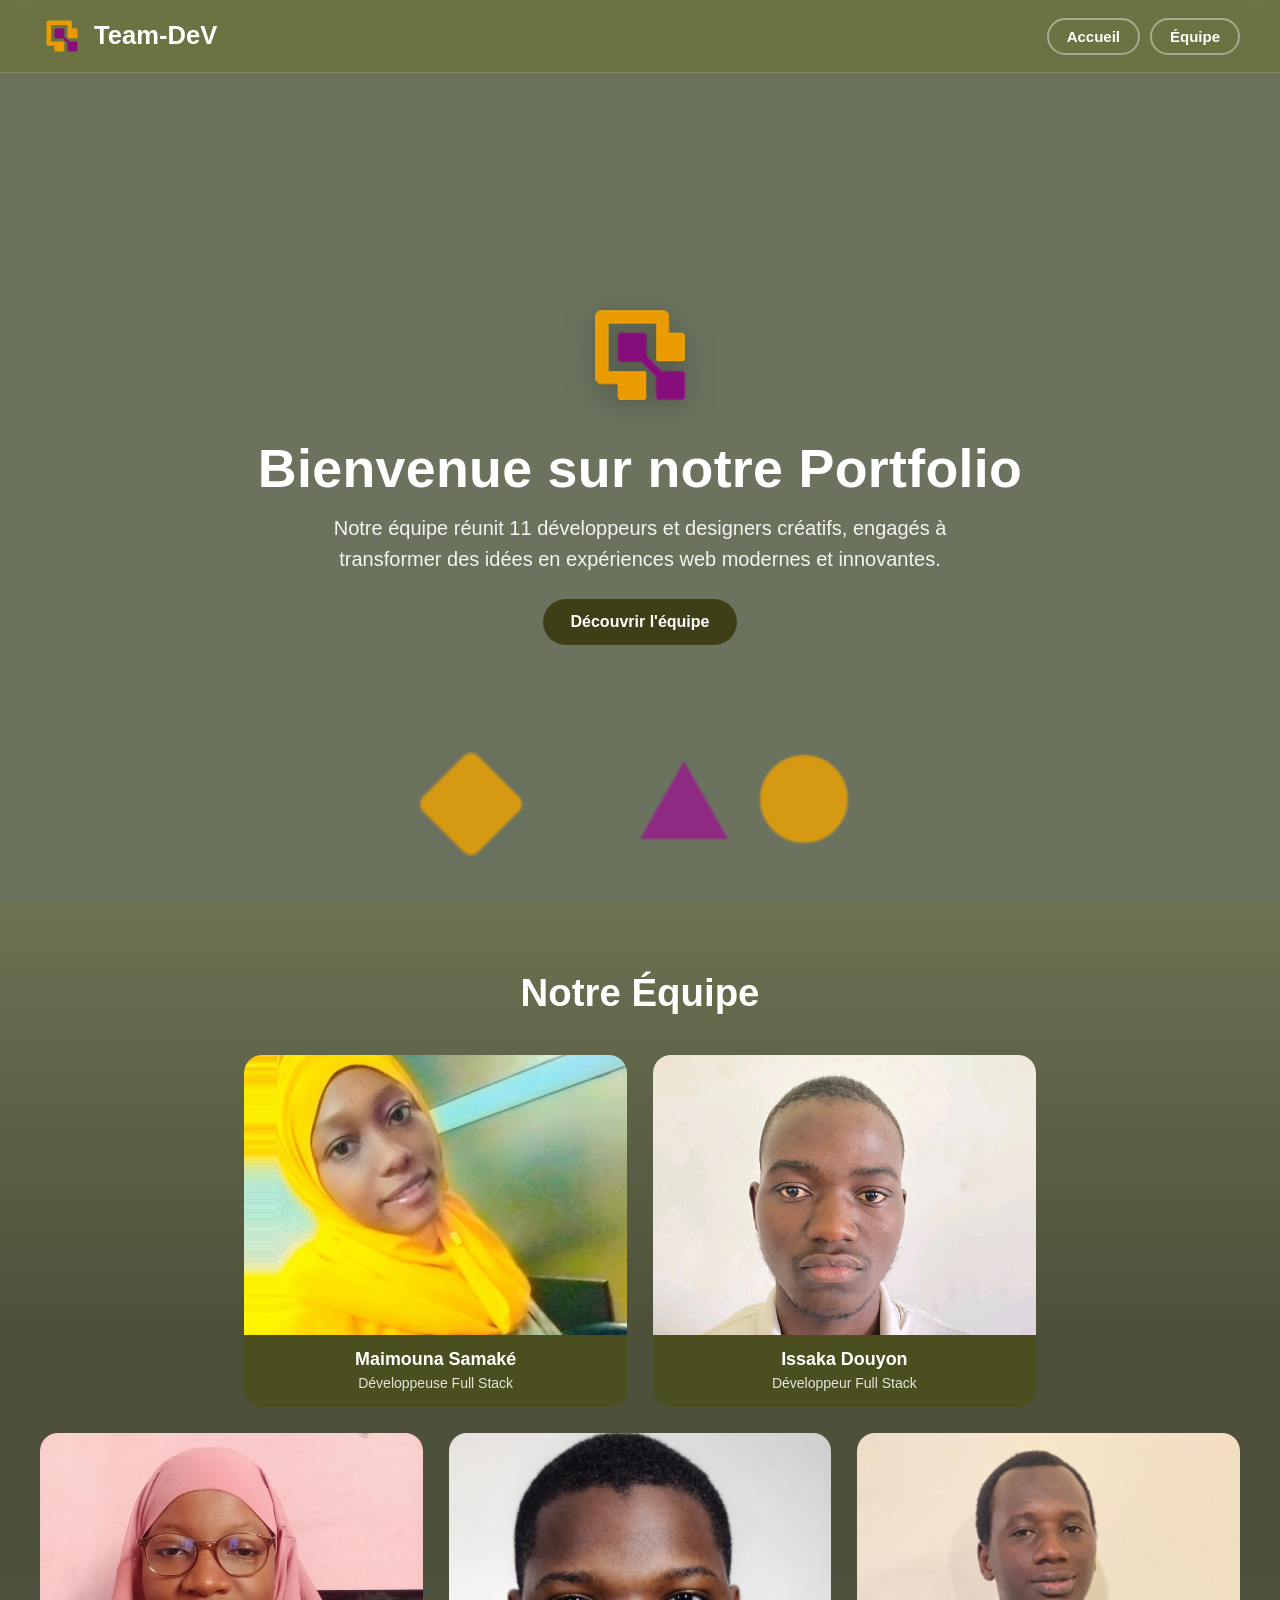
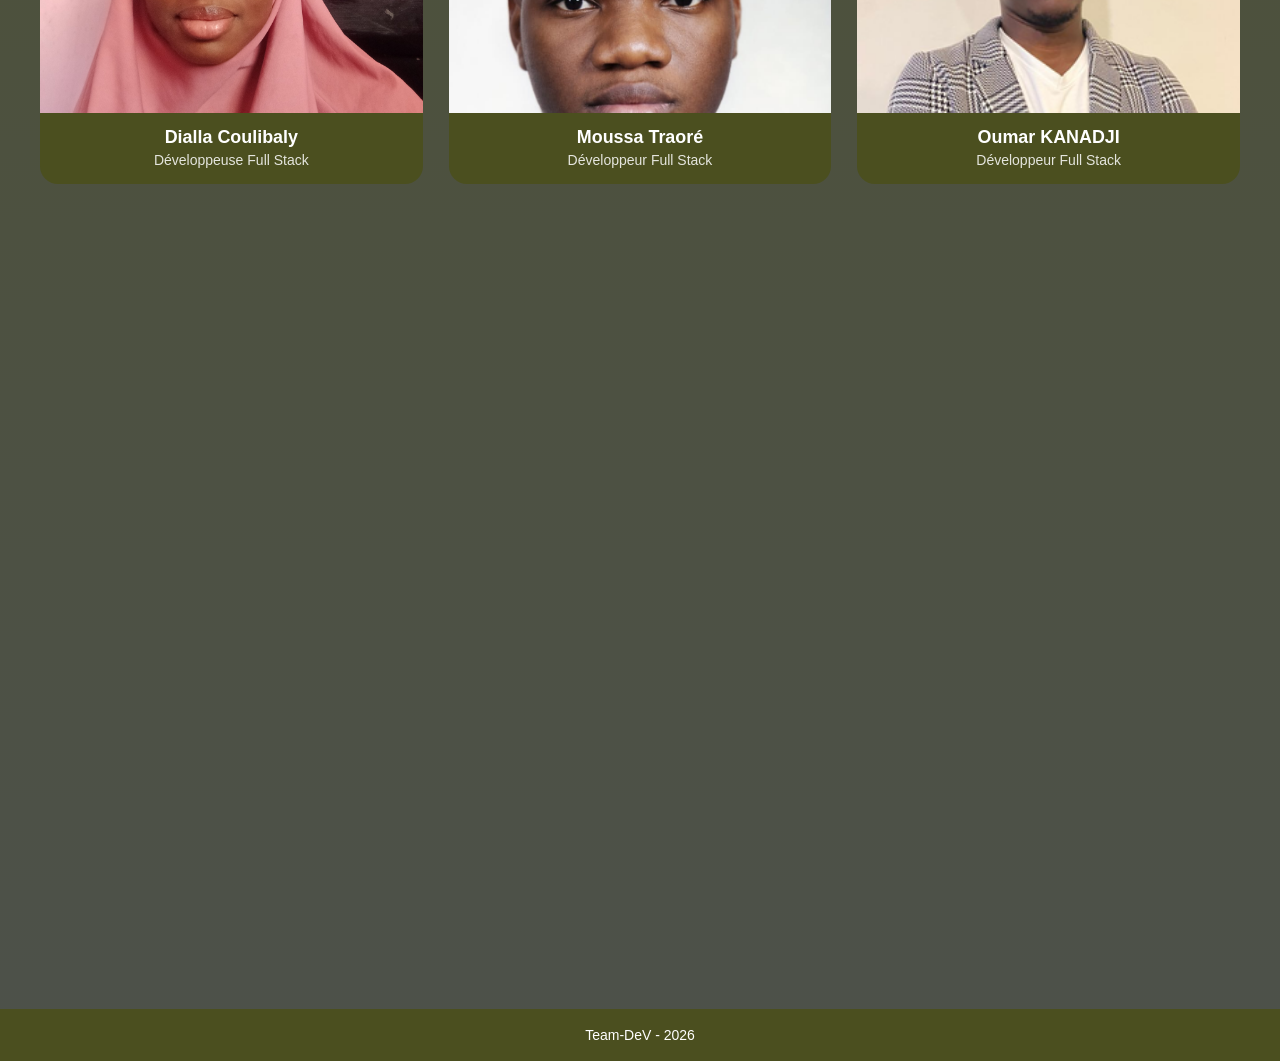
==== commit 26291e7a: "changement du nom profile idrissa" ====
--- a/index.html
+++ b/index.html
@@ -136,7 +136,7 @@
         </div>
         </a>
         <h3>Idrissa GASSAMA</h3>
-        <p>Designer</p>
+        <p>Développeur Full-Stack & Designer UI</p>
       </div>
       <!-- membre 8 -->
       <div class="card">
--- a/css/style.css
+++ b/css/style.css
@@ -172,20 +172,23 @@
 
 .shape{
   position: absolute;
-  opacity: .16;
+  opacity: .8;
+  filter: blur(1px);
   animation: spin 8s linear infinite;
-  background: rgba(0,0,0,.55);
-}
+}
+
 
 .shape-diamond{
   width: 78px;
   height: 78px;
-  left: 18%;
+  left: 10%;
   top: 62px;
   transform: rotate(45deg);
   border-radius: 10px;
+  background: #F0A300;
   animation-duration: 9s;
 }
+
 
 .shape-triangle{
   width: 0;
@@ -194,20 +197,25 @@
   top: 58px;
   transform-origin: 50% 60%;
   background: transparent;
+
   border-left: 44px solid transparent;
   border-right: 44px solid transparent;
-  border-bottom: 78px solid rgba(0,0,0,.55);
-  opacity: .12;
+  border-bottom: 78px solid #98188C;
+
+  opacity: .8;
   animation: spinTriangle 11s linear infinite;
 }
+
 
 .shape-circle{
   width: 88px;
   height: 88px;
-  right: 16%;
+  right: 10%;
   top: 52px;
   border-radius: 999px;
+  background: #F0A300;
   animation-duration: 10s;
+  animation: float 4s ease-in-out infinite;
 }
 
 @keyframes spin{
@@ -218,6 +226,18 @@
 @keyframes spinTriangle{
   from{ transform: translateX(-50%) rotate(0deg); }
   to  { transform: translateX(-50%) rotate(360deg); }
+}
+
+@keyframes float{
+  0%{
+    transform: translateY(0);
+  }
+  50%{
+    transform: translateY(-15px);
+  }
+  100%{
+    transform: translateY(0);
+  }
 }
 
 
@@ -278,6 +298,7 @@
   opacity:0;
   transition: opacity .4s ease;
   z-index: 1;
+  pointer-events: none;
 }
 
 .card:hover::before{ opacity:1; }
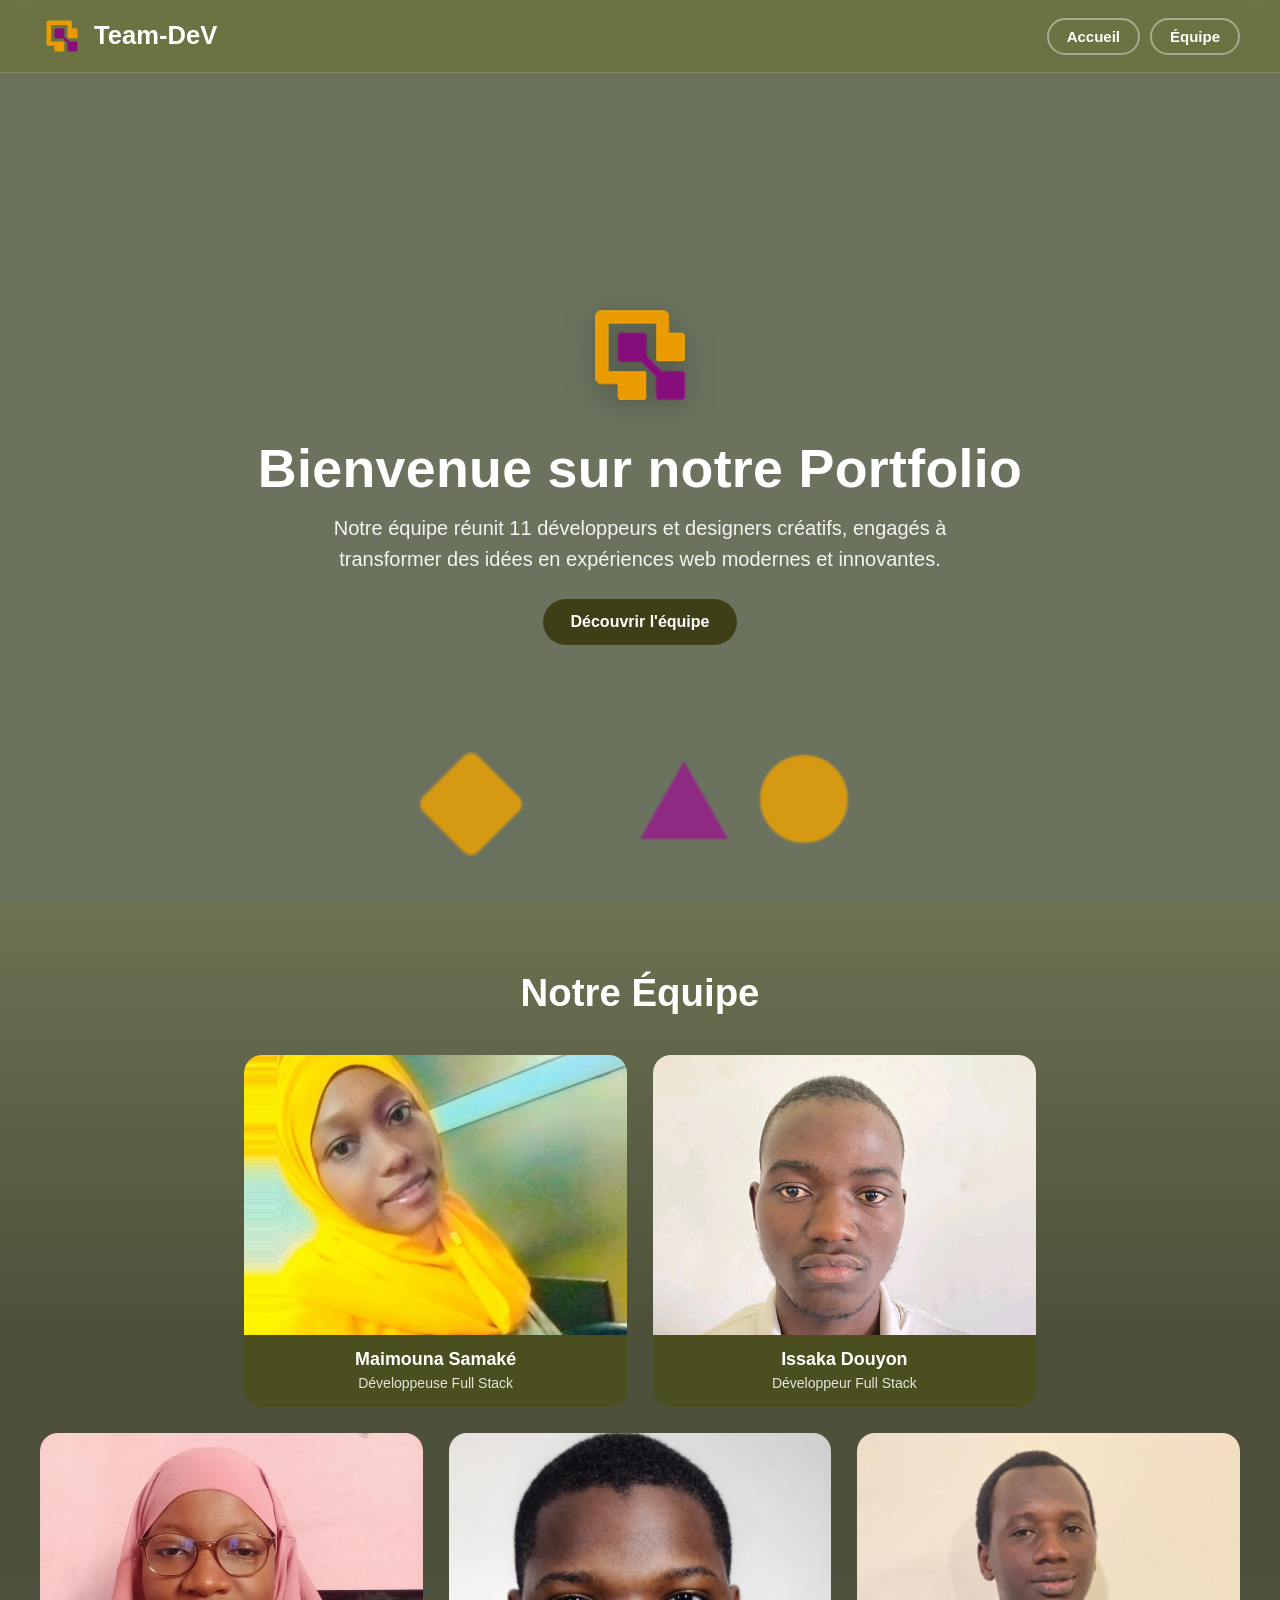
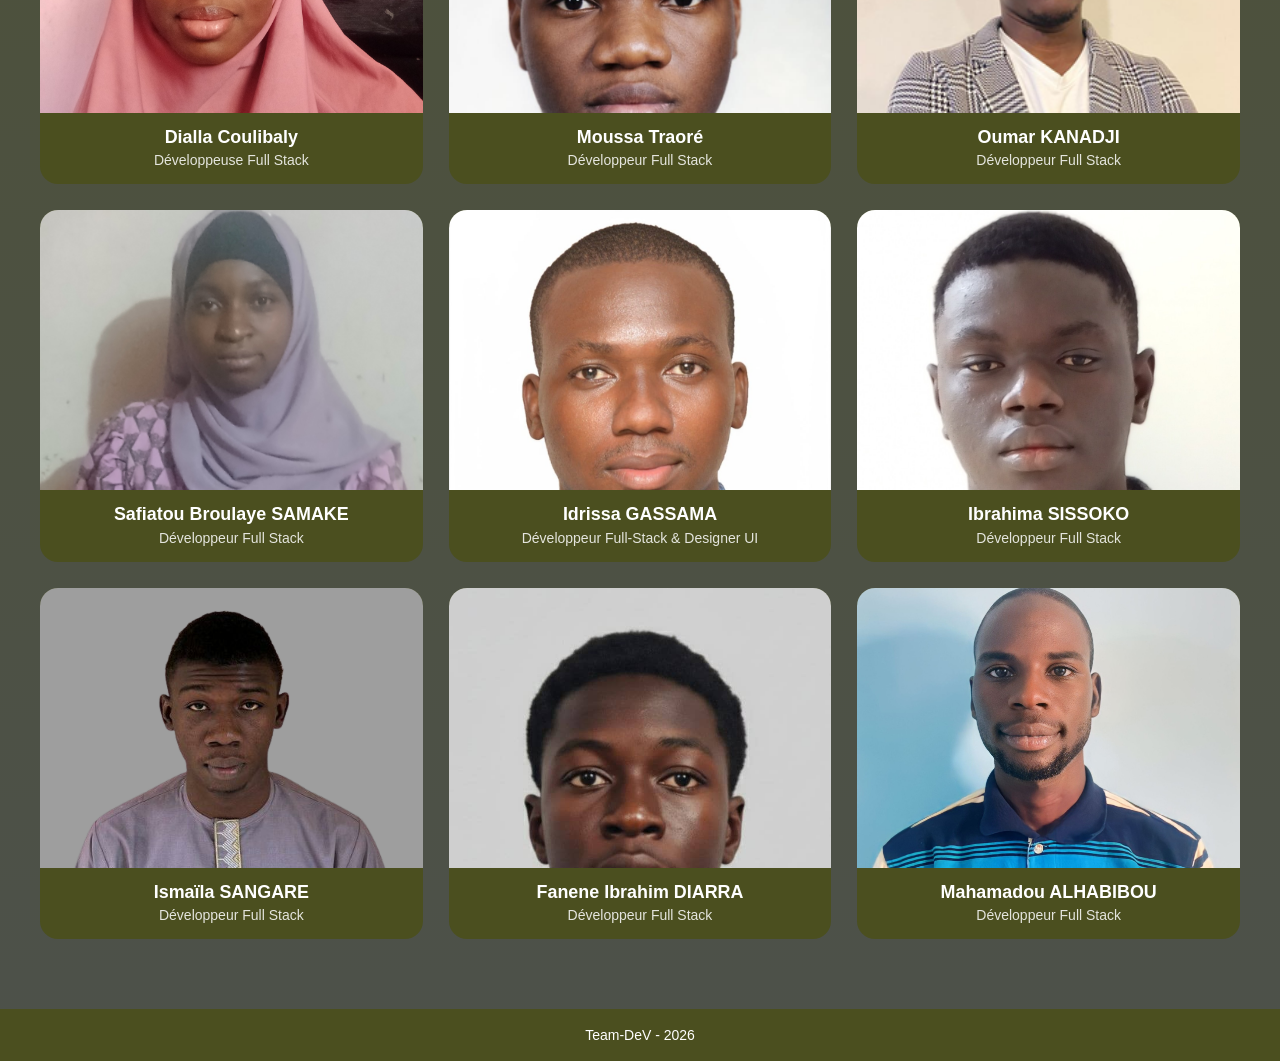
==== commit cde416c6: "redcolor" ====
--- a/index.html
+++ b/index.html
@@ -179,7 +179,7 @@
       </div>
       <!-- membre 11 -->
       <div class="card">
-        <a href="cv-mahamadou.html">
+        <a href="cv-mahamdou.html">
           <div class="card-media">
           <img src="image/mahamadou.jpg" alt="Mahamadou Alhabibou">
           <div class="card-overlay">
